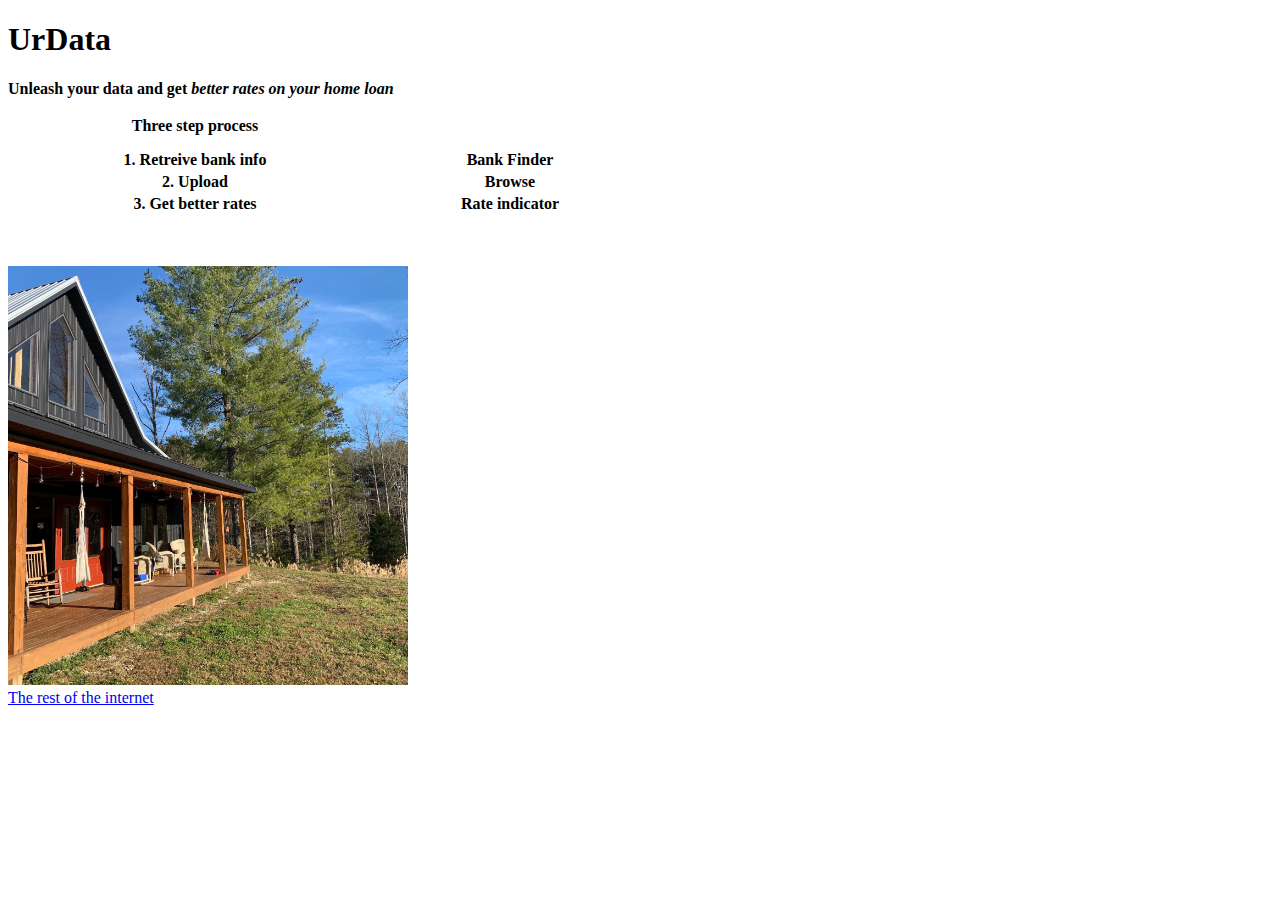
==== index.html @ 0ec6cf09 "Initial commit" ====
<!DOCTYPE html>
<html>
<head>
    <title>UrData Home</title>
</head>
<body>
   <h1>
        UrData
    </h1>

    <p>
        <strong>
            Unleash your data and get
            <em>better rates on your home loan</em>
        </strong> 
    </p>

    <table style="width:50%">
        <tr>
            <th>Three step process</th>
        </tr>
        <tr height = 10px>
        </tr> <!-- Blank line -->
        <tr>
            <th>1. Retreive bank info</th>
            <th>Bank Finder</th>
        </tr>
        <tr>
            <th>2. Upload</th>
            <th>Browse</th>
        </tr> 
        <tr>
        <th>3. Get better rates</th>
            <th>Rate indicator</th>
            </tr>
    <table>
 <p>
     <br>
 </p>

    <div>
    <img src="home.jpeg"
    style="width:400px;">
    </div>
    <a href="https://www.google.com/">The rest of the internet</a>
</body>
</html>
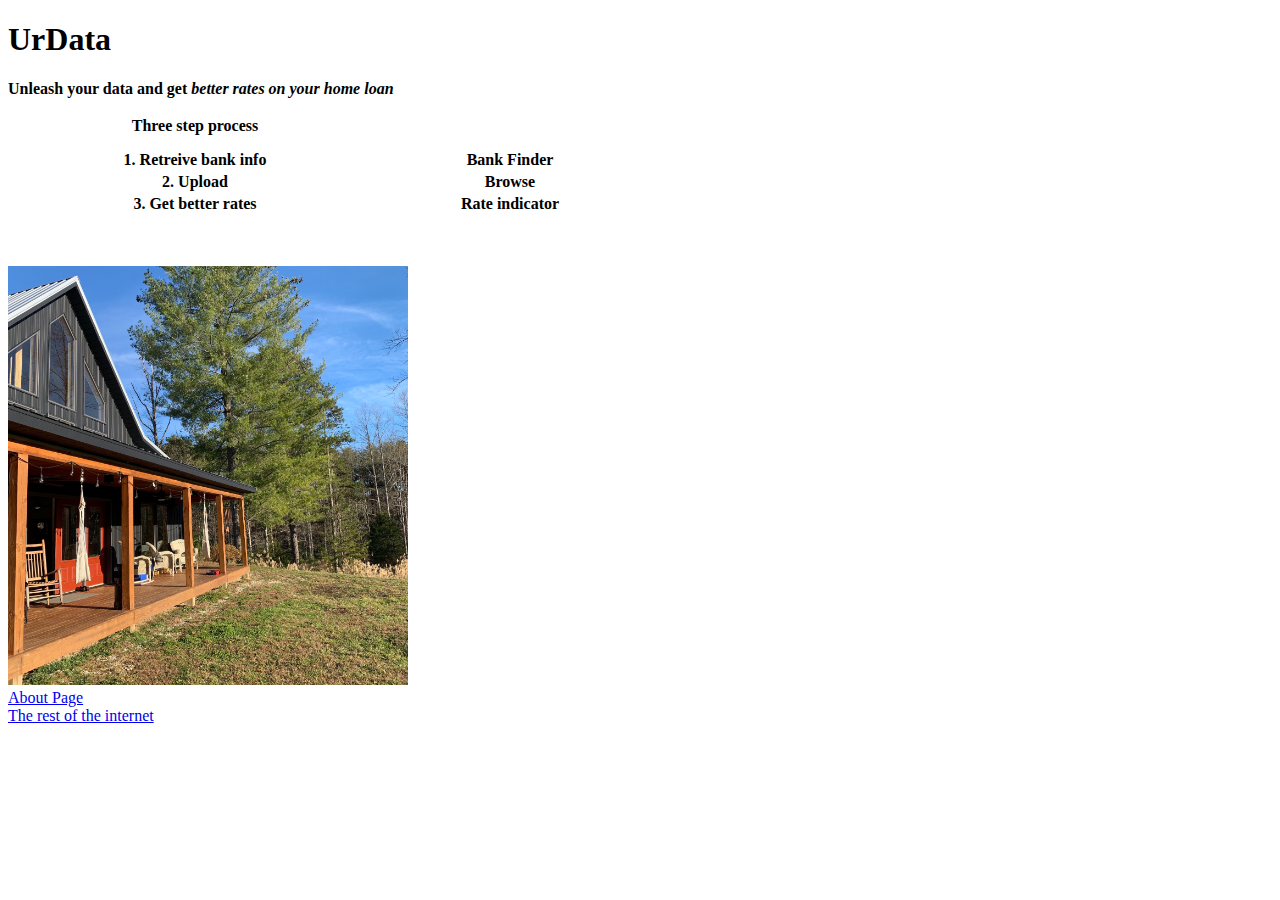
==== commit 052fa212: "made our webpage a website" ====
--- a/index.html
+++ b/index.html
@@ -41,6 +41,11 @@
     <div>
     <img src="home.jpeg"
     style="width:400px;">
+
+    <div>
+        <a href="about.html"target="_blank">About Page</a>
+    </div>
+
     </div>
     <a href="https://www.google.com/">The rest of the internet</a>
 </body>
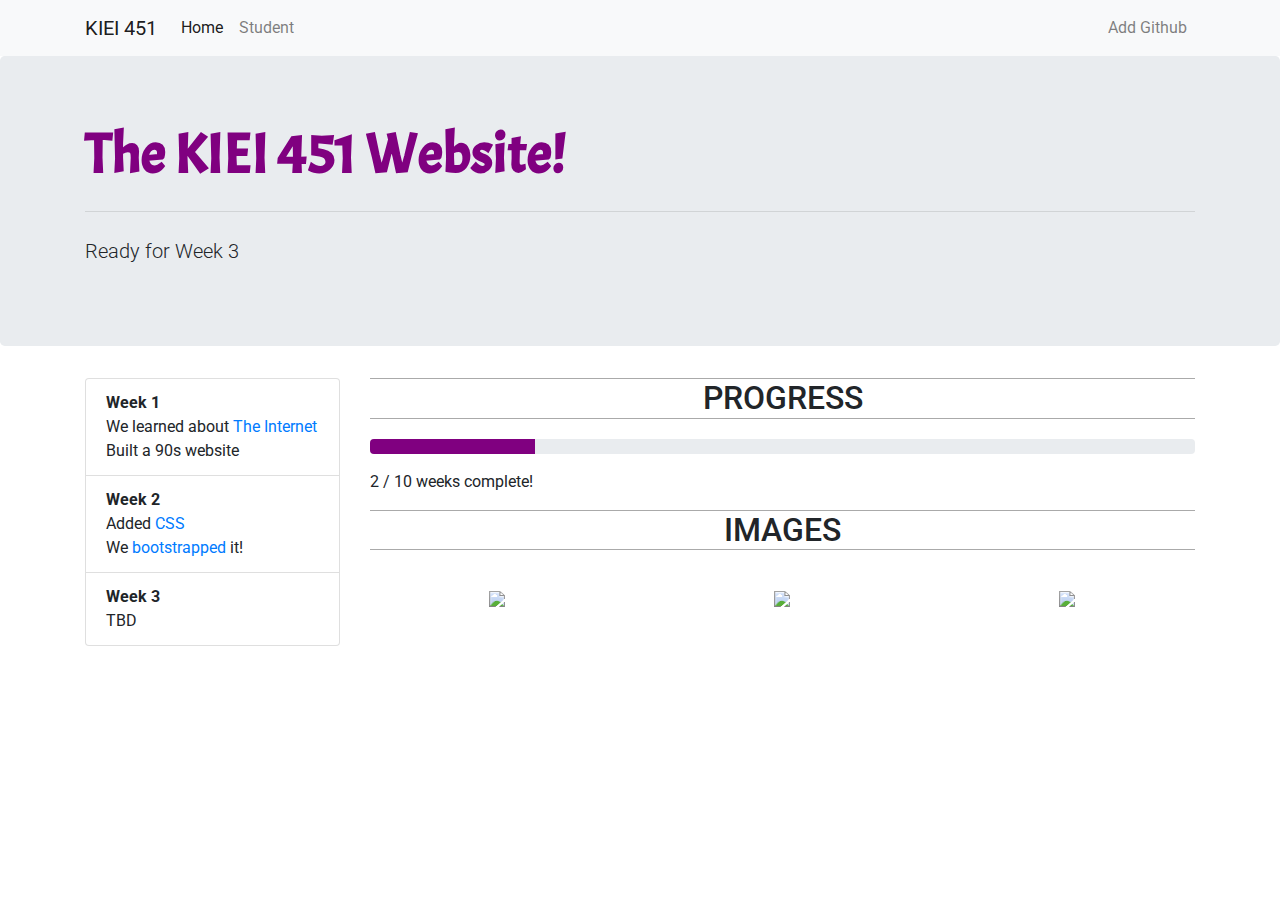
==== commit c4beb35a: "Lots of changes" ====
--- a/index.html
+++ b/index.html
@@ -1,52 +1,142 @@
 <!DOCTYPE html>
-<html>
+<html lang="en">
+
 <head>
-    <title>UrData Home</title>
+  <!-- Required meta tags -->
+  <meta charset="utf-8">
+  <meta name="viewport" content="width=device-width, initial-scale=1, shrink-to-fit=no">
+
+  <!-- Bootstrap CSS -->
+  <link rel="stylesheet" href="https://stackpath.bootstrapcdn.com/bootstrap/4.4.1/css/bootstrap.min.css" integrity="sha384-Vkoo8x4CGsO3+Hhxv8T/Q5PaXtkKtu6ug5TOeNV6gBiFeWPGFN9MuhOf23Q9Ifjh" crossorigin="anonymous">
+
+<!-- Google Fonts -->
+<link href="https://fonts.googleapis.com/css?family=Acme|Roboto&display=swap" rel="stylesheet">
+
+
+<!-- Aesome -->
+
+<link rel="stylesheet" href="https://use.fontawesome.com/releases/v5.6.3/css/all.css" integrity="sha384-UHRtZLI+pbxtHCWp1t77Bi1L4ZtiqrqD80Kn4Z8NTSRyMA2Fd33n5dQ8lWUE00s/" crossorigin="anonymous">
+
+  <!-- Custom CSS -->
+  <link rel="stylesheet" href="styles.css">
+
+  <title>Best 90s website in 2020</title>
 </head>
+
 <body>
-   <h1>
-        UrData
-    </h1>
+  <nav class="navbar navbar-expand-lg navbar-light bg-light">
+    <div class="container">
+      <a class="navbar-brand" href="#">KIEI 451</a>
+      <button class="navbar-toggler" type="button" data-toggle="collapse" data-target="#navbarSupportedContent" aria-controls="navbarSupportedContent" aria-expanded="false" aria-label="Toggle navigation">
+        <span class="navbar-toggler-icon"></span>
+      </button>
 
-    <p>
-        <strong>
-            Unleash your data and get
-            <em>better rates on your home loan</em>
-        </strong> 
-    </p>
+      <div class="collapse navbar-collapse" id="navbarSupportedContent">
+        <ul class="navbar-nav mr-auto">
+          <li class="nav-item active">
+            <a class="nav-link" href="index.html"> <i class="fas fa-home fa-spin"></i>Home</a>
+          </li>
+          <li class="nav-item">
+            <a class="nav-link" href="students.html"> <i class="fas fa-spinner fa-spin"></i>
+            </i>Student</a>
+          </li>
+        </ul>
+        <ul class="navbar-nav ml-auto">
+          <li class="nav-item">
+            <a class="nav-link" href="github.html">Add Github</a>
+          </li>
+        </ul>
+      </div>
+    </div>
+  </nav>
 
-    <table style="width:50%">
-        <tr>
-            <th>Three step process</th>
-        </tr>
-        <tr height = 10px>
-        </tr> <!-- Blank line -->
-        <tr>
-            <th>1. Retreive bank info</th>
-            <th>Bank Finder</th>
-        </tr>
-        <tr>
-            <th>2. Upload</th>
-            <th>Browse</th>
-        </tr> 
-        <tr>
-        <th>3. Get better rates</th>
-            <th>Rate indicator</th>
-            </tr>
-    <table>
- <p>
-     <br>
- </p>
+  <div class="jumbotron">
+    <div class="container">
+      <h1 class="display-4">The KIEI 451 Website!</h1>
+      <hr class="my-4">
+      <p class="lead">Ready for Week 3</p>
+    </div>
+  </div>
 
-    <div>
-    <img src="home.jpeg"
-    style="width:400px;">
+  <div class="container">
+    <div class="row">
+      <!-- Sidebar -->
+      <div class="col-md-3">
+        <ol class="list-group">
+          <li class="list-group-item">
+            <strong>Week 1</strong>
+            <ul class="list-unstyled">
+              <li>
+                We learned about
+                <a href="http://google.com">The Internet</a>
+              </li>
+              <li>
+                Built a 90s website
+              </li>
+            </ul>
+          </li>
+          <li class="list-group-item">
+            <strong>Week 2</strong>
+            <ul class="list-unstyled">
+              <li>
+                Added
+                <a href="http://www.csszengarden.com/">CSS</a>
+              </li>
+              <li>
+                We <a href="https://getbootstrap.com/">bootstrapped</a> it!
+              </li>
+            </ul>
+          </li>
+          <li class="list-group-item">
+            <strong>Week 3</strong>
+            <ul class="list-unstyled">
+              <li>TBD</li>
+            </ul>
+          </li>
+        </ol>
+      </div>
 
-    <div>
-        <a href="about.html"target="_blank">About Page</a>
-    </div>
+      <!-- Main Content -->
+      <div class="col-md-9">
+        <div class="row">
+          <div class="col-md-12">
+            <h2 class="section-title">Progress</h2>
+          </div>
+        </div>
+        <div class="row">
+          <div class="col-md-12">
+            <div class="progress mb-3">
+              <div class="progress-bar bg-kellogg" role="progressbar" aria-valuenow="25" aria-valuemin="0" aria-valuemax="100"></div>
+            </div>
+          </div>
+        </div>
+        <div class="row">
+          <div class="col-md-12">
+            <p>
+              2 / 10 weeks complete!
+            </p>
+          </div>
+        </div>
+        <div class="row">
+          <div class="col-md-12">
+            <h2 class="section-title">Images</h2>
+          </div>
+        </div>
+        <div class="row">
+          <div class="col-md-4 text-center my-3">
+            <img src="baby.gif" class="img-fluid">
+          </div>
+          <div class="col-md-4 text-center my-3">
+            <img src="lion.gif" class="img-fluid">
+          </div>
+          <div class="col-md-4 text-center my-3">
+            <img src="working.jpg" class="img-fluid">
+          </div>
+        </div>
+      </div>
 
     </div>
-    <a href="https://www.google.com/">The rest of the internet</a>
+  </div>
 </body>
+
 </html>--- a/styles.css
+++ b/styles.css
@@ -0,0 +1,43 @@
+body {
+  font-family: 'Roboto', sans-serif;
+}
+
+h1{
+  font-family: 'Acme', sans-serif;
+
+}
+
+h1, .display-4 {
+  color: purple;
+  font-weight: 700;
+}
+
+img {
+  height: 320px;
+}
+
+h1.section-title {
+  border: none;
+  margin-top: 20px;
+}
+
+.section-title {
+  border-top: 1px solid #aaa;
+  border-bottom: 1px solid #aaa;
+  text-align: center;
+  padding: 15px auto;
+  margin: 0 0 20px;
+  text-transform: uppercase;
+}
+
+.progress {
+  height: 15px;
+}
+
+.progress-bar {
+  width: 20%;
+}
+
+.bg-kellogg {
+  background-color: purple;
+}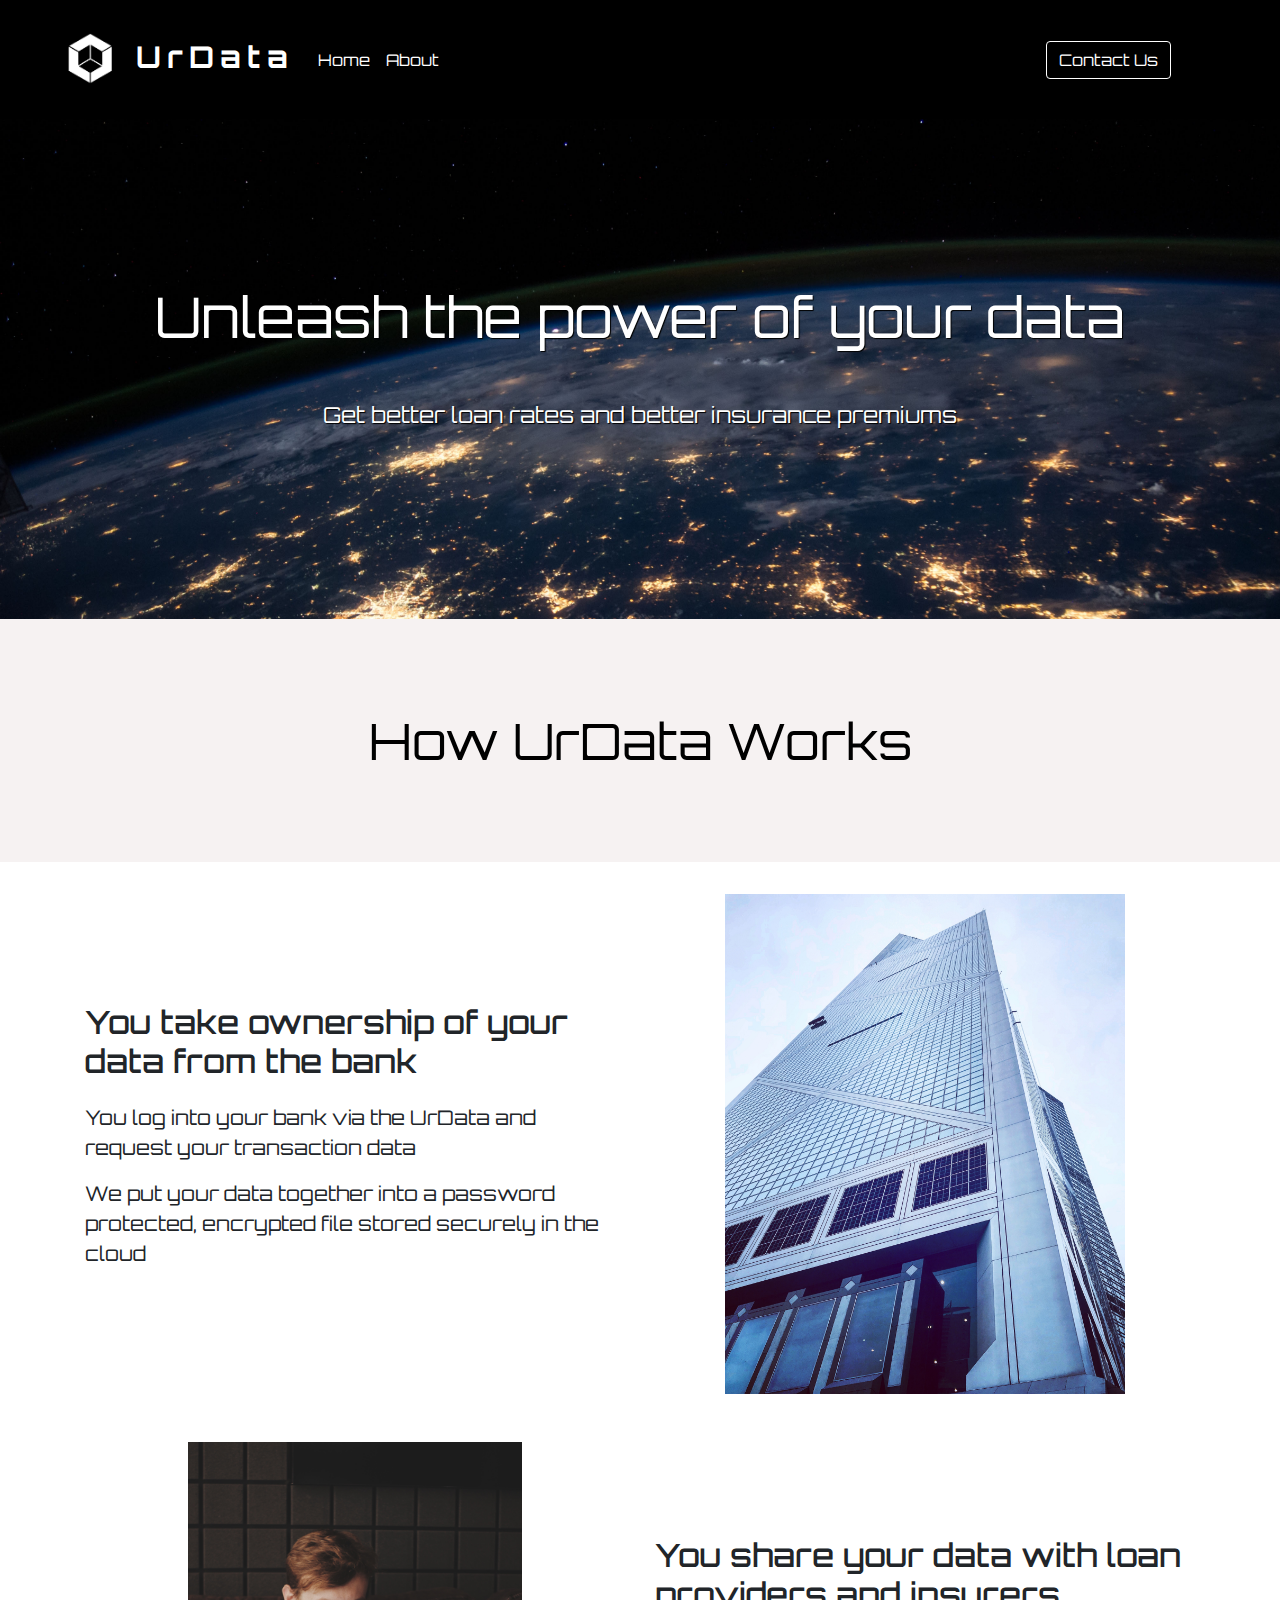
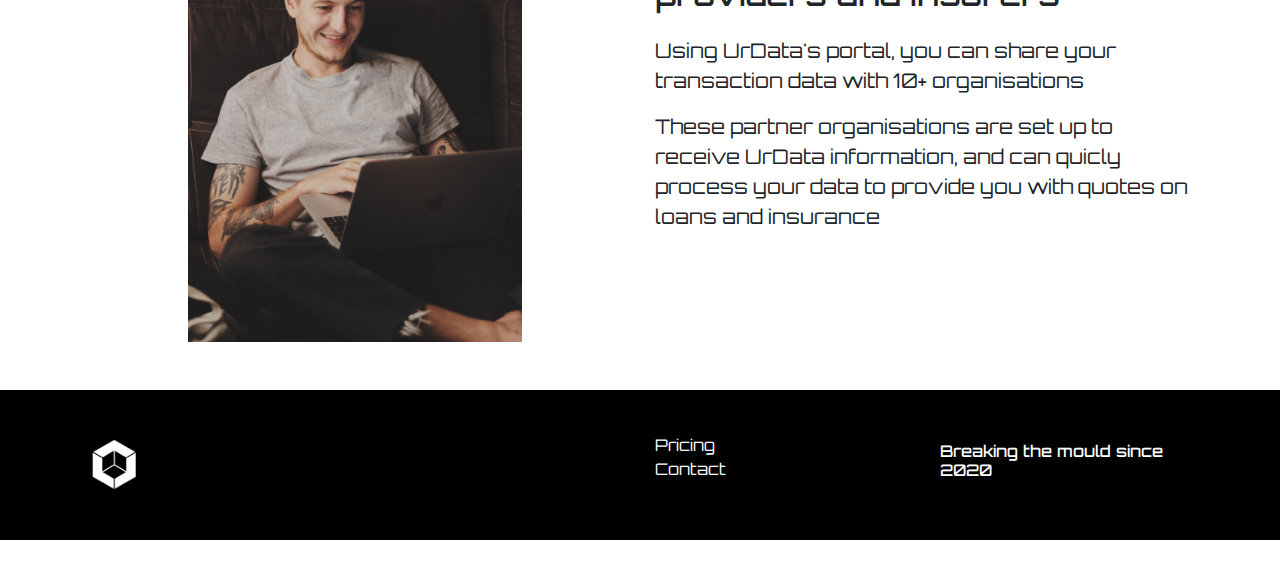
==== commit b224bb36: "Many changes" ====
--- a/index.html
+++ b/index.html
@@ -1,142 +1,114 @@
-<!DOCTYPE html>
+<!doctype html>
 <html lang="en">
+  <head>
+    <!-- Required meta tags -->
+    <meta charset="utf-8">
+    <meta name="viewport" content="width=device-width, initial-scale=1, shrink-to-fit=no">
 
-<head>
-  <!-- Required meta tags -->
-  <meta charset="utf-8">
-  <meta name="viewport" content="width=device-width, initial-scale=1, shrink-to-fit=no">
+    <!-- Google Fonts -->
+    <!-- Swap out "Roboto" for the font(s) you want to use -->
+    <link href="https://fonts.googleapis.com/css?family=Wire+One&display=swap" rel="stylesheet">
+    <link href="https://fonts.googleapis.com/css?family=Orbitron&display=swap" rel="stylesheet">
+    <link href="https://fonts.googleapis.com/css?family=Jaldi|Miriam+Libre&display=swap" rel="stylesheet">
+    <link href="https://fonts.googleapis.com/css?family=Enriqueta|Jaldi|Miriam+Libre&display=swap" rel="stylesheet">
+    
+    <!-- Font Awesome -->
+    <link rel="stylesheet" href="https://use.fontawesome.com/releases/v5.6.3/css/all.css" integrity="sha384-UHRtZLI+pbxtHCWp1t77Bi1L4ZtiqrqD80Kn4Z8NTSRyMA2Fd33n5dQ8lWUE00s/" crossorigin="anonymous">
 
-  <!-- Bootstrap CSS -->
-  <link rel="stylesheet" href="https://stackpath.bootstrapcdn.com/bootstrap/4.4.1/css/bootstrap.min.css" integrity="sha384-Vkoo8x4CGsO3+Hhxv8T/Q5PaXtkKtu6ug5TOeNV6gBiFeWPGFN9MuhOf23Q9Ifjh" crossorigin="anonymous">
+    <!-- Bootstrap CSS -->
+    <link rel="stylesheet" href="https://stackpath.bootstrapcdn.com/bootstrap/4.4.1/css/bootstrap.min.css" integrity="sha384-Vkoo8x4CGsO3+Hhxv8T/Q5PaXtkKtu6ug5TOeNV6gBiFeWPGFN9MuhOf23Q9Ifjh" crossorigin="anonymous">
+    
+    <!-- Your own CSS -->
+    <link rel="stylesheet" href="styles_urdata.css">
 
-<!-- Google Fonts -->
-<link href="https://fonts.googleapis.com/css?family=Acme|Roboto&display=swap" rel="stylesheet">
+    <title>Hello world!</title>
+  </head>
+  <body>
+    <!-- Your stuff goes here -->
 
+    <nav class="navbar navbar-expand-lg navbar-light">
+      <div class="custom-container container">
+        <a class="logo navbar-maintext navbar-brand" href="index.html">
+          <img src="logo-white.png" class="d-inline-block align-middle">
+          UrData
+        </a>
+        <button class="navbar-toggler" type="button" data-toggle="collapse" data-target="#navbarNavAltMarkup" aria-controls="navbarNavAltMarkup" aria-expanded="false" aria-label="Toggle navigation">
+          <span class="navbar-toggler-icon"></span>
+        </button>
+        <div class="collapse navbar-collapse" id="navbarNavAltMarkup">
+          <div class="navbar-nav mr-auto">
+            <a class="nav-item nav-link active" href="index.html">Home <span class="sr-only">(current)</span></a>
+            <a class="nav-item nav-link active" href="about-urdata.html">About</a>
+          </div>
+          <div class="navbar-nav ml-auto">
+            <a class="btn btn-outline-info" href="contact-urdata.html">Contact Us</a>
+          </div>
+        </div>
+      </div>
+    </nav>
 
-<!-- Aesome -->
-
-<link rel="stylesheet" href="https://use.fontawesome.com/releases/v5.6.3/css/all.css" integrity="sha384-UHRtZLI+pbxtHCWp1t77Bi1L4ZtiqrqD80Kn4Z8NTSRyMA2Fd33n5dQ8lWUE00s/" crossorigin="anonymous">
-
-  <!-- Custom CSS -->
-  <link rel="stylesheet" href="styles.css">
-
-  <title>Best 90s website in 2020</title>
-</head>
-
-<body>
-  <nav class="navbar navbar-expand-lg navbar-light bg-light">
-    <div class="container">
-      <a class="navbar-brand" href="#">KIEI 451</a>
-      <button class="navbar-toggler" type="button" data-toggle="collapse" data-target="#navbarSupportedContent" aria-controls="navbarSupportedContent" aria-expanded="false" aria-label="Toggle navigation">
-        <span class="navbar-toggler-icon"></span>
-      </button>
-
-      <div class="collapse navbar-collapse" id="navbarSupportedContent">
-        <ul class="navbar-nav mr-auto">
-          <li class="nav-item active">
-            <a class="nav-link" href="index.html"> <i class="fas fa-home fa-spin"></i>Home</a>
-          </li>
-          <li class="nav-item">
-            <a class="nav-link" href="students.html"> <i class="fas fa-spinner fa-spin"></i>
-            </i>Student</a>
-          </li>
-        </ul>
-        <ul class="navbar-nav ml-auto">
-          <li class="nav-item">
-            <a class="nav-link" href="github.html">Add Github</a>
-          </li>
-        </ul>
+    <div class="firstjumbo jumbotron jumbotron-fluid">
+      <div class="container">
+        <h1 class="display-4">Unleash the power of your data</h1 class="display-4">
+        <p class="lead">Get better loan rates and better insurance premiums</p>
       </div>
     </div>
-  </nav>
 
-  <div class="jumbotron">
+    <div class="secondjumbo jumbotron jumbotron-fluid">
+      <div class="container">
+        <p class="introtext">How UrData Works</p>
+      </div>
+    </div>
+
     <div class="container">
-      <h1 class="display-4">The KIEI 451 Website!</h1>
-      <hr class="my-4">
-      <p class="lead">Ready for Week 3</p>
+      <div class="row mt-6">
+        <div class="col-sm-6 text-left my-auto">
+          <h2>You take ownership of your data from the bank</h2>
+          <p class="firstexplanation explanation">You log into your bank via the UrData and request your transaction data</p>
+          <p class=explanation>We put your data together into a password protected, encrypted file stored securely in the cloud</p>
+        </div>
+        <div class="col-sm-6 text-center">
+          <image src = "bank.jpg" class="img-fluid bank" alt="Responsive image">
+        </div>
+      </div>
     </div>
-  </div>
 
-  <div class="container">
-    <div class="row">
-      <!-- Sidebar -->
-      <div class="col-md-3">
-        <ol class="list-group">
-          <li class="list-group-item">
-            <strong>Week 1</strong>
-            <ul class="list-unstyled">
-              <li>
-                We learned about
-                <a href="http://google.com">The Internet</a>
-              </li>
-              <li>
-                Built a 90s website
-              </li>
-            </ul>
-          </li>
-          <li class="list-group-item">
-            <strong>Week 2</strong>
-            <ul class="list-unstyled">
-              <li>
-                Added
-                <a href="http://www.csszengarden.com/">CSS</a>
-              </li>
-              <li>
-                We <a href="https://getbootstrap.com/">bootstrapped</a> it!
-              </li>
-            </ul>
-          </li>
-          <li class="list-group-item">
-            <strong>Week 3</strong>
-            <ul class="list-unstyled">
-              <li>TBD</li>
-            </ul>
-          </li>
-        </ol>
-      </div>
-
-      <!-- Main Content -->
-      <div class="col-md-9">
-        <div class="row">
-          <div class="col-md-12">
-            <h2 class="section-title">Progress</h2>
+    <div class="container">
+        <div class="row mt-5">
+          <div class="col-sm-6 text-center">
+            <image src = "laptop.jpg" class="img-fluid bank" alt="Responsive image">
           </div>
-        </div>
-        <div class="row">
-          <div class="col-md-12">
-            <div class="progress mb-3">
-              <div class="progress-bar bg-kellogg" role="progressbar" aria-valuenow="25" aria-valuemin="0" aria-valuemax="100"></div>
-            </div>
-          </div>
-        </div>
-        <div class="row">
-          <div class="col-md-12">
-            <p>
-              2 / 10 weeks complete!
-            </p>
-          </div>
-        </div>
-        <div class="row">
-          <div class="col-md-12">
-            <h2 class="section-title">Images</h2>
-          </div>
-        </div>
-        <div class="row">
-          <div class="col-md-4 text-center my-3">
-            <img src="baby.gif" class="img-fluid">
-          </div>
-          <div class="col-md-4 text-center my-3">
-            <img src="lion.gif" class="img-fluid">
-          </div>
-          <div class="col-md-4 text-center my-3">
-            <img src="working.jpg" class="img-fluid">
+          <div class="col-sm-6 text-left my-auto">
+            <h2>You share your data with loan providers and insurers</h2>
+            <p class="firstexplanation explanation">Using UrData's portal, you can share your transaction data with 10+ organisations</p>
+            <p class=explanation>These partner organisations are set up to receive UrData information, and can quicly process your data to provide you with quotes on loans and insurance</p>
           </div>
         </div>
       </div>
 
-    </div>
-  </div>
-</body>
+       <div class="custom-footer footer">
+        <div class="footer-container container">
+          <div class="footer-row row my-5">
+            <div class="col-sm-6 my-auto">
+              <img src="logo-white.png" class="logo-footer img-fluid" alt="Responsive image">
+            </div>
+            <div class="col-sm-3 my-auto">
+              <ul class="list-unstyled">
+                <li><a href="about-urdata.html" class="footer-btns">Pricing</a></li>
+                <li><a href="contact-urdata.html" class="footer-btns">Contact</a></li>
+              </ul>
+            </div>
+            <div class="col-sm-3 my-auto">
+              <h6>Breaking the mould since 2020</h6>
+            </div>
+          </div>
+        </div>
+      </div>
 
+    <!-- Optional JavaScript -->
+    <!-- jQuery first, then Popper.js, then Bootstrap JS -->
+    <script src="https://code.jquery.com/jquery-3.4.1.slim.min.js" integrity="sha384-J6qa4849blE2+poT4WnyKhv5vZF5SrPo0iEjwBvKU7imGFAV0wwj1yYfoRSJoZ+n" crossorigin="anonymous"></script>
+    <script src="https://cdn.jsdelivr.net/npm/popper.js@1.16.0/dist/umd/popper.min.js" integrity="sha384-Q6E9RHvbIyZFJoft+2mJbHaEWldlvI9IOYy5n3zV9zzTtmI3UksdQRVvoxMfooAo" crossorigin="anonymous"></script>
+    <script src="https://stackpath.bootstrapcdn.com/bootstrap/4.4.1/js/bootstrap.min.js" integrity="sha384-wfSDF2E50Y2D1uUdj0O3uMBJnjuUD4Ih7YwaYd1iqfktj0Uod8GCExl3Og8ifwB6" crossorigin="anonymous"></script>
+  </body>
 </html>--- a/styles_urdata.css
+++ b/styles_urdata.css
@@ -0,0 +1,145 @@
+
+body {
+    font-family: 'Orbitron', sans-serif;
+}
+.logo {
+    font-family: 'Orbitron', sans-serif;
+}
+
+.navbar {
+    background-color:black;
+    color: white;
+}
+.navbar-light .navbar-brand {
+    font-weight: bold;
+    letter-spacing: .2em;
+    font-size: 30px;
+    color: white;
+}
+.navbar-light .navbar-nav .nav-link.active {
+    color: white;
+}
+.btn-outline-info {
+    color:white;
+    border-color:white;
+}
+.navbar-light .navbar-nav .nav-link{
+    color: white;
+}
+.navbar-brand img {
+    width: 60px;
+
+}
+.custom-container.container {
+  margin-right: 30px;
+  margin-left: 30px;
+  }
+  .firstjumbo.jumbotron {
+    background-attachment: fixed;
+    background-image: url(data.jpg);
+    background-size: cover;
+    color: white;
+    text-shadow: 1px 1px 1px black;
+    text-align: center;
+    min-height: 500px;
+    margin-bottom: 0px;
+}
+.secondjumbo.jumbotron {
+    color:black;
+    background-color: rgba(245, 241, 241, 0.918);
+    min-height: 200px;
+    text-align: center;
+}
+.introtext {
+    text-align: center;
+    font-size: 50px;
+}
+.display-4{
+padding-top: 80px;
+}
+.lead{
+    font-size: 22px;
+    padding-top: 40px;
+}
+.explanation {
+    font-size: 20px;
+}
+.firstexplanation.explanation {
+padding-top: 15px;
+}
+.bank {
+    height: 500px;
+}
+.custom-footer.footer {
+    background-color: black;
+    color: white;
+}
+.logo-footer {
+    width: 60px;
+}
+.footer-row.row {
+    min-height: 150px;
+}
+.container{
+    margin-top: 20px;
+    margin-bottom: 20px;
+}
+.footer-btns {
+    color: white;
+}
+.aboutjumbo.jumbotron {
+    background-attachment: fixed;
+    background-image: url(datasquares.jpg);
+    background-size: cover;
+    color: white;
+    text-shadow: 1px 1px 1px black;
+    text-align: center;
+    min-height: 500px;
+    margin-bottom: 0px;
+}
+.aboutcontainer {
+    text-align: center;
+    margin-top: 60px;
+}
+.aboutcontainer h4{
+    line-height: 2em;
+}
+th.header {
+    font-size: 30px;
+}
+.combank {
+    height: 90px;
+}
+.westpac {
+    height: 65px;
+}
+.nab {
+    height: 90px;
+}
+.stgeorges {
+    height: 80px;
+}
+.bom {
+    height: 70px;
+}
+.table td {
+    padding-top: 30px;
+    padding-bottom: 30px;
+    text-align: center;
+}
+.allianz {
+    height: 90px;
+}
+.bd {
+    height: 65px;
+}
+.nrma {
+    height: 90px;
+}
+.qbe {
+    height: 80px;
+}
+.suncorp {
+    height: 80px;
+}
+
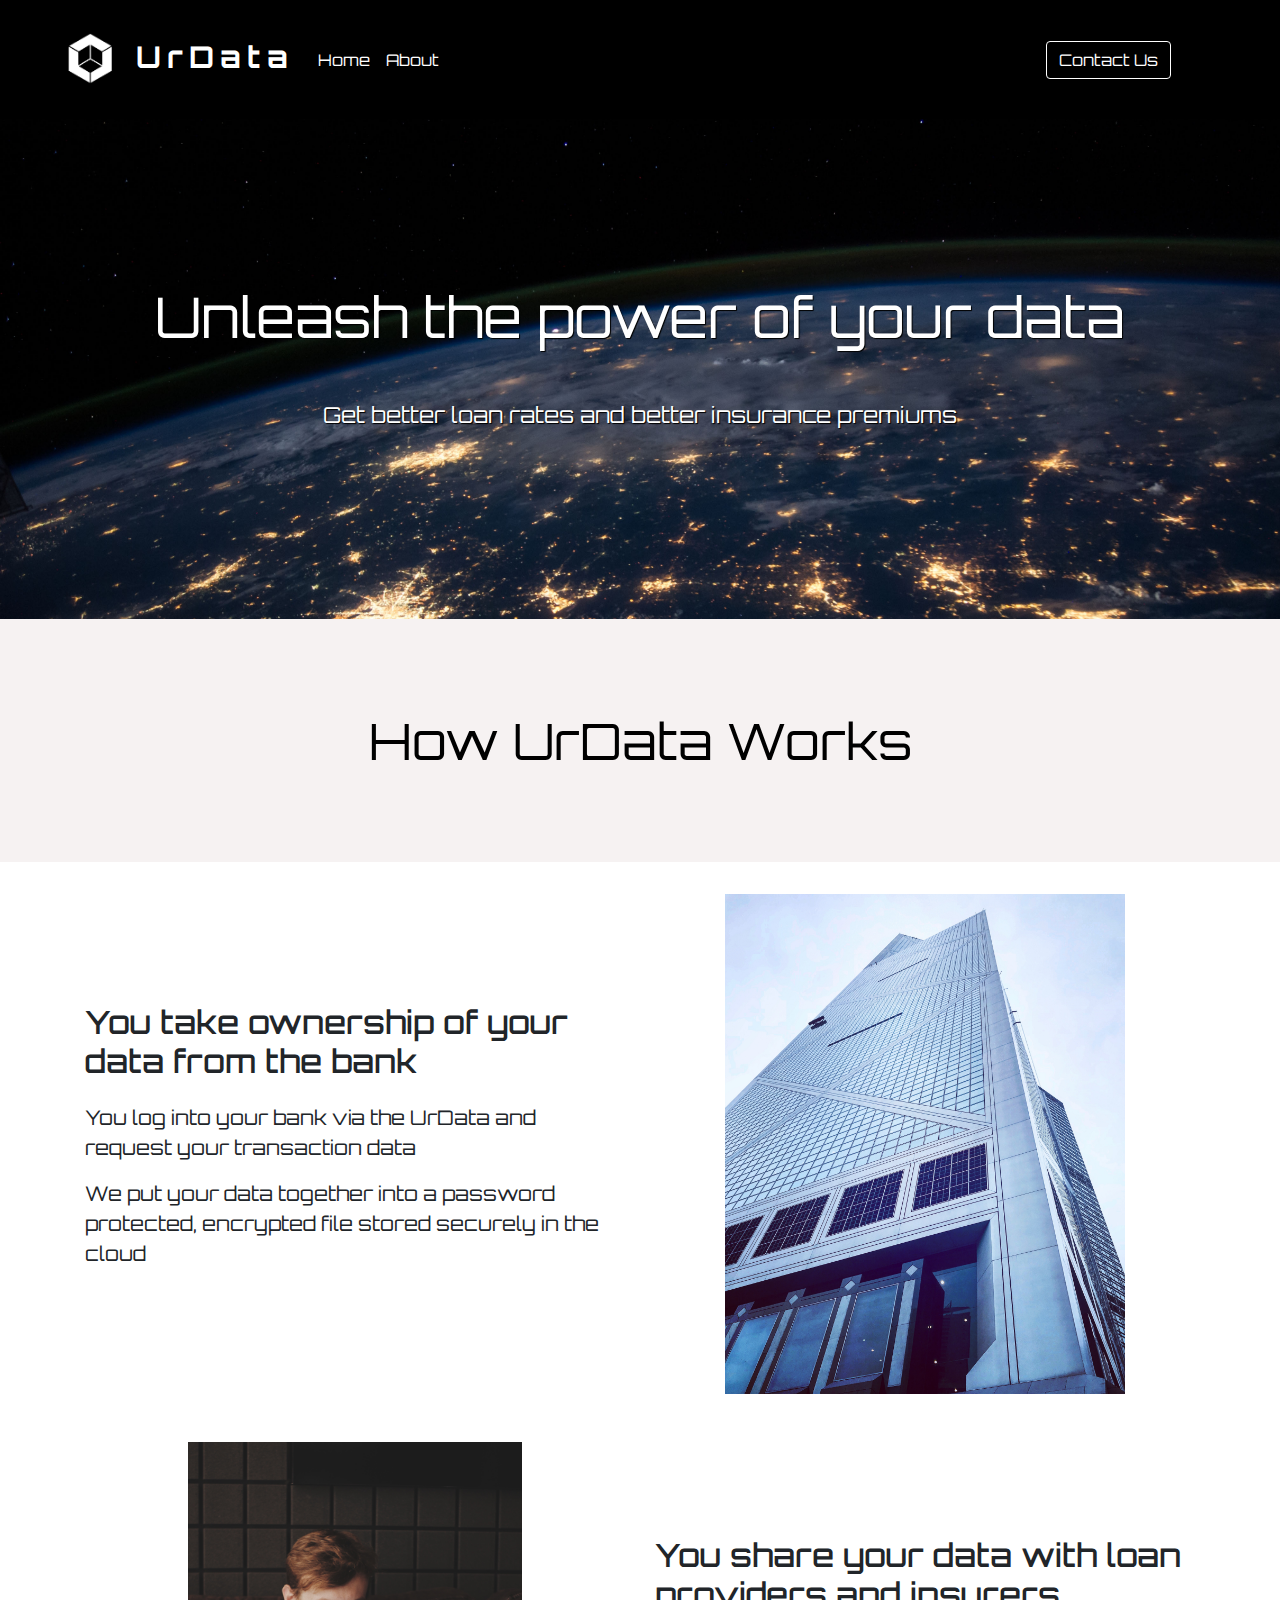
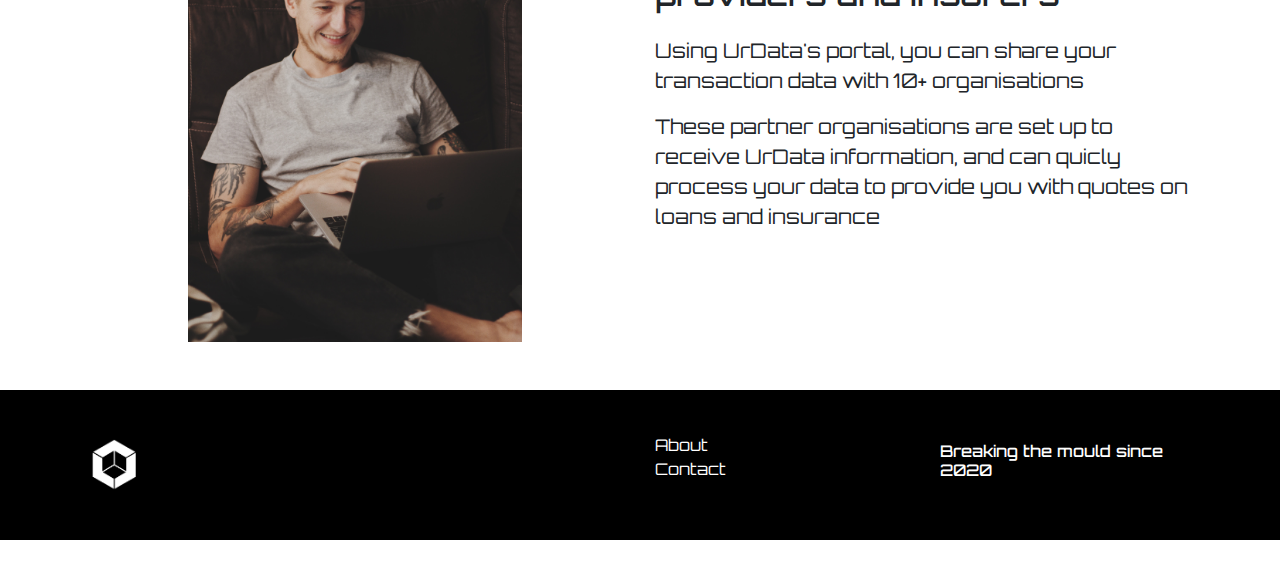
==== commit 0cd17c3e: "Changing Pricing to About" ====
--- a/index.html
+++ b/index.html
@@ -94,7 +94,7 @@
             </div>
             <div class="col-sm-3 my-auto">
               <ul class="list-unstyled">
-                <li><a href="about-urdata.html" class="footer-btns">Pricing</a></li>
+                <li><a href="about-urdata.html" class="footer-btns">About</a></li>
                 <li><a href="contact-urdata.html" class="footer-btns">Contact</a></li>
               </ul>
             </div>
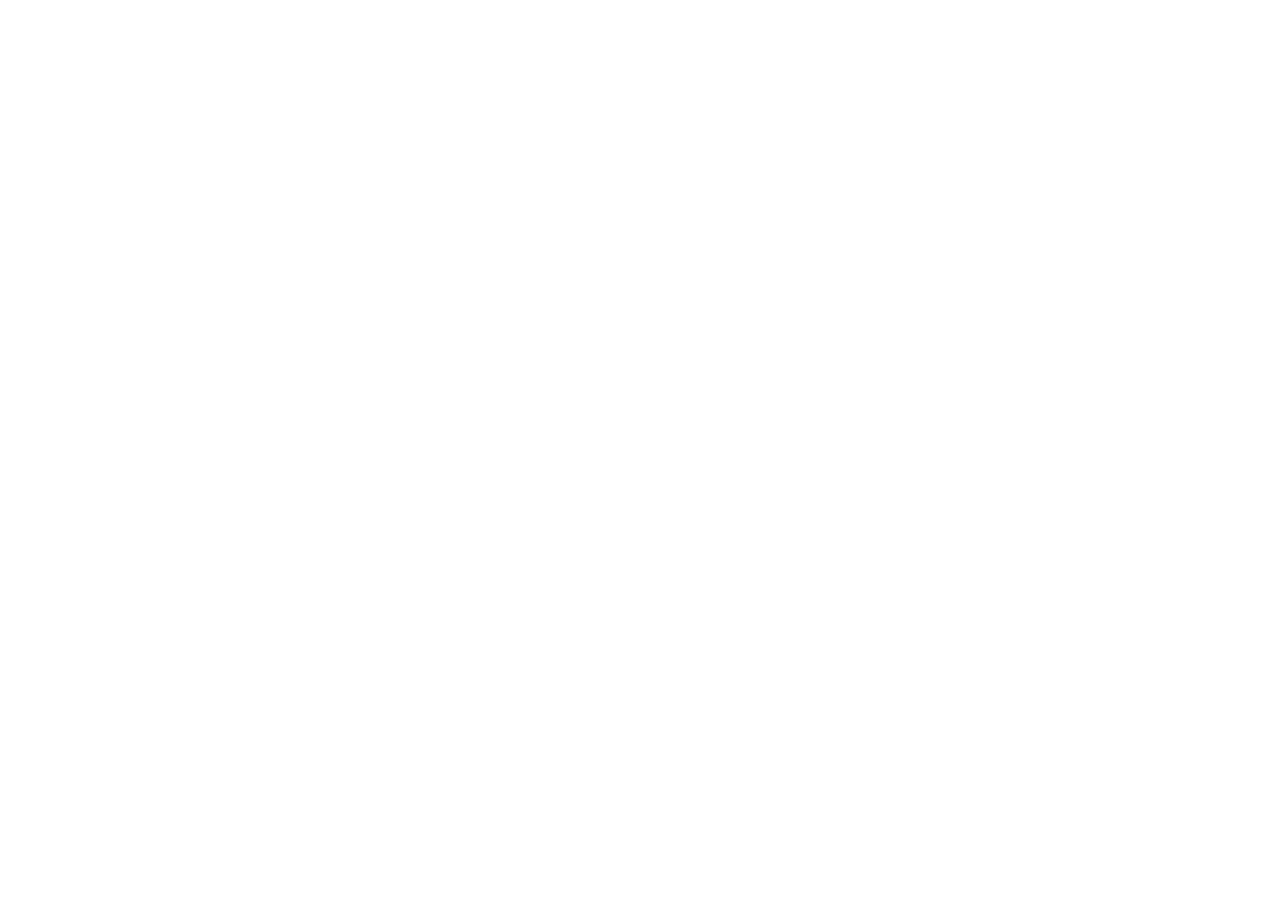
==== commit 68c1bd39: "Correcting names" ====
--- a/index.html
+++ b/index.html
@@ -21,7 +21,7 @@
     <!-- Your own CSS -->
     <link rel="stylesheet" href="styles_urdata.css">
 
-    <title>Hello world!</title>
+    <title>UrData/title>
   </head>
   <body>
     <!-- Your stuff goes here -->
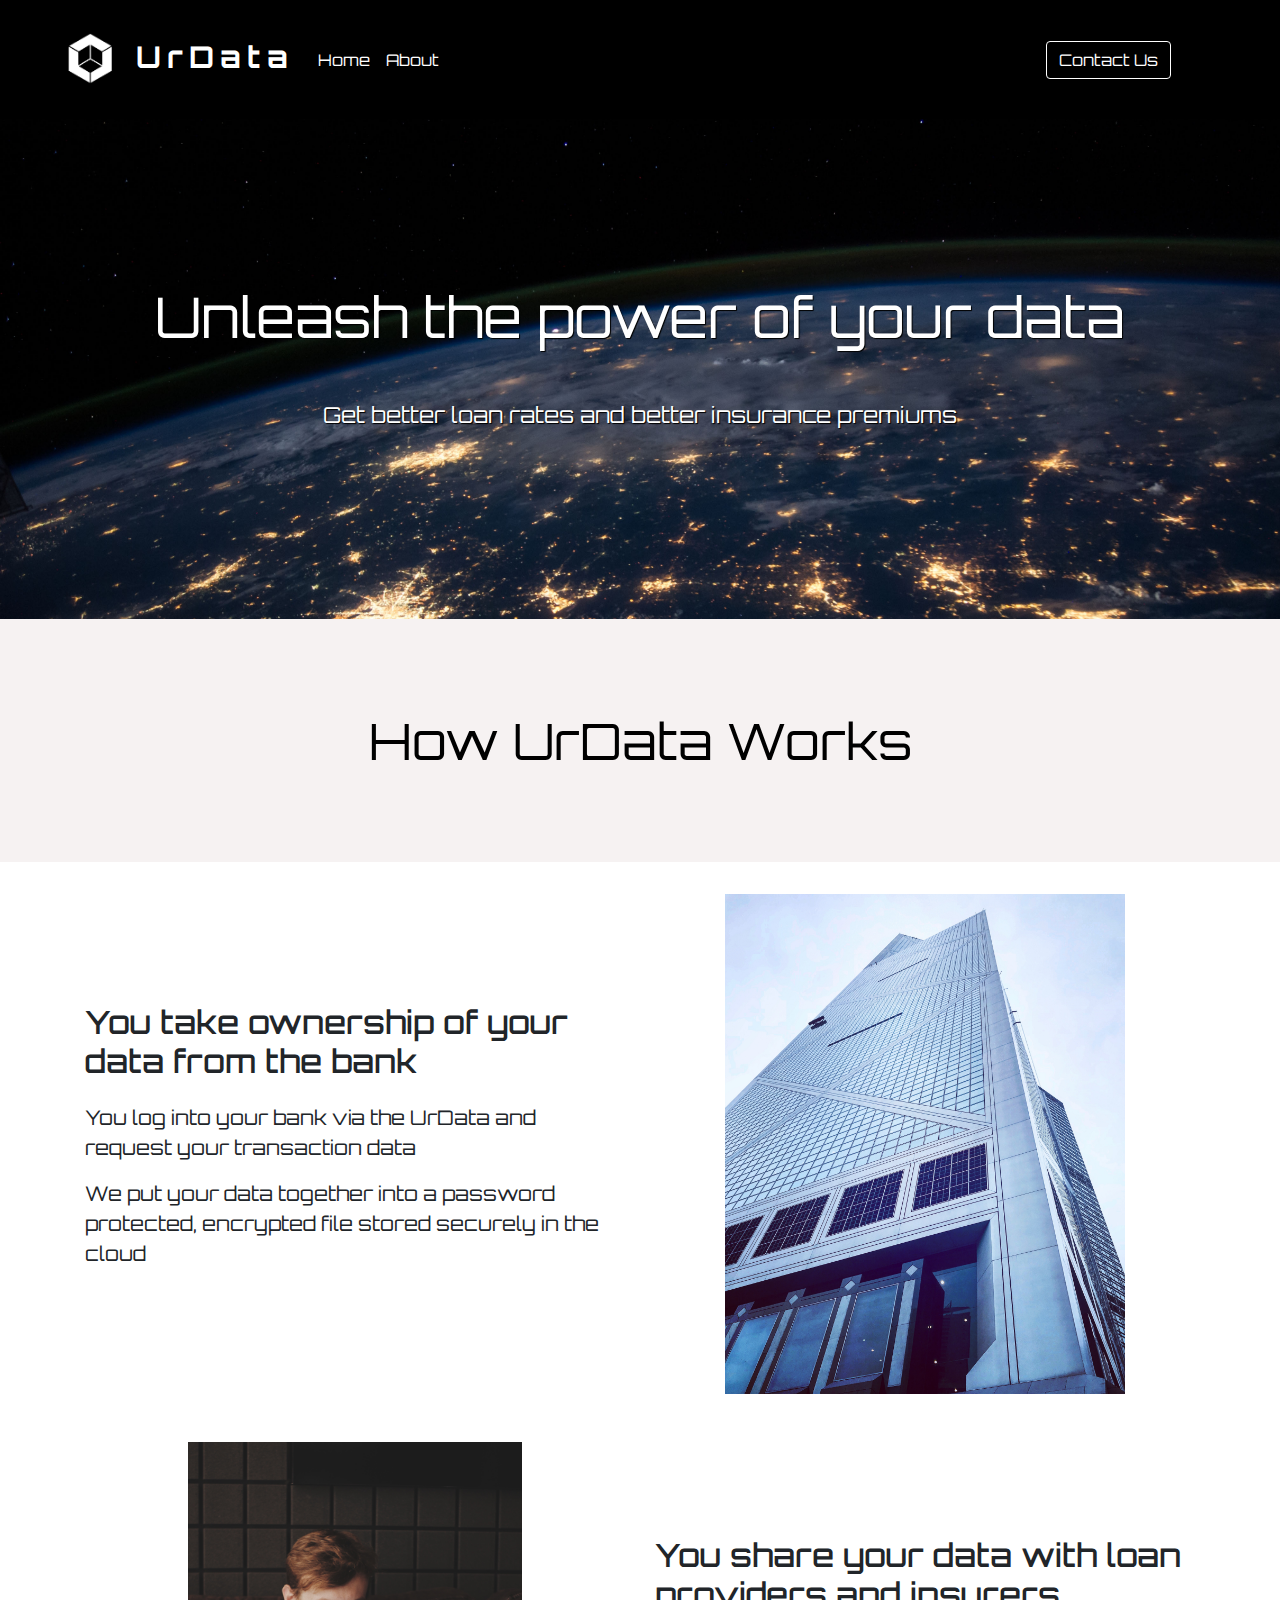
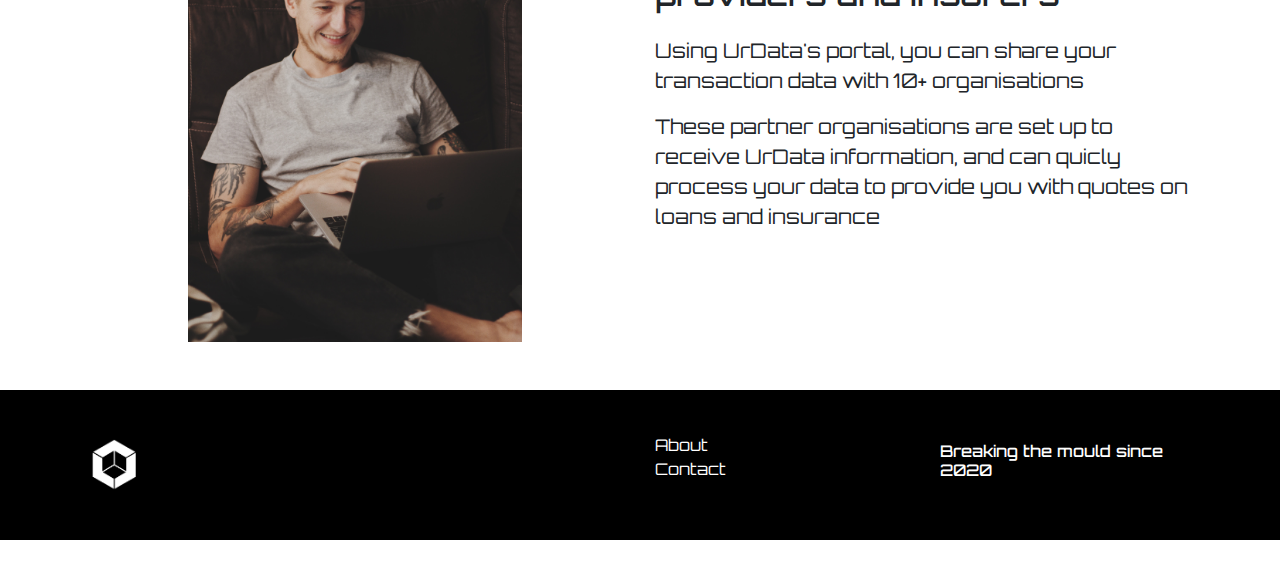
==== commit 595dd1b4: "correction" ====
--- a/index.html
+++ b/index.html
@@ -21,7 +21,7 @@
     <!-- Your own CSS -->
     <link rel="stylesheet" href="styles_urdata.css">
 
-    <title>UrData/title>
+    <title>Urdata</title>
   </head>
   <body>
     <!-- Your stuff goes here -->
